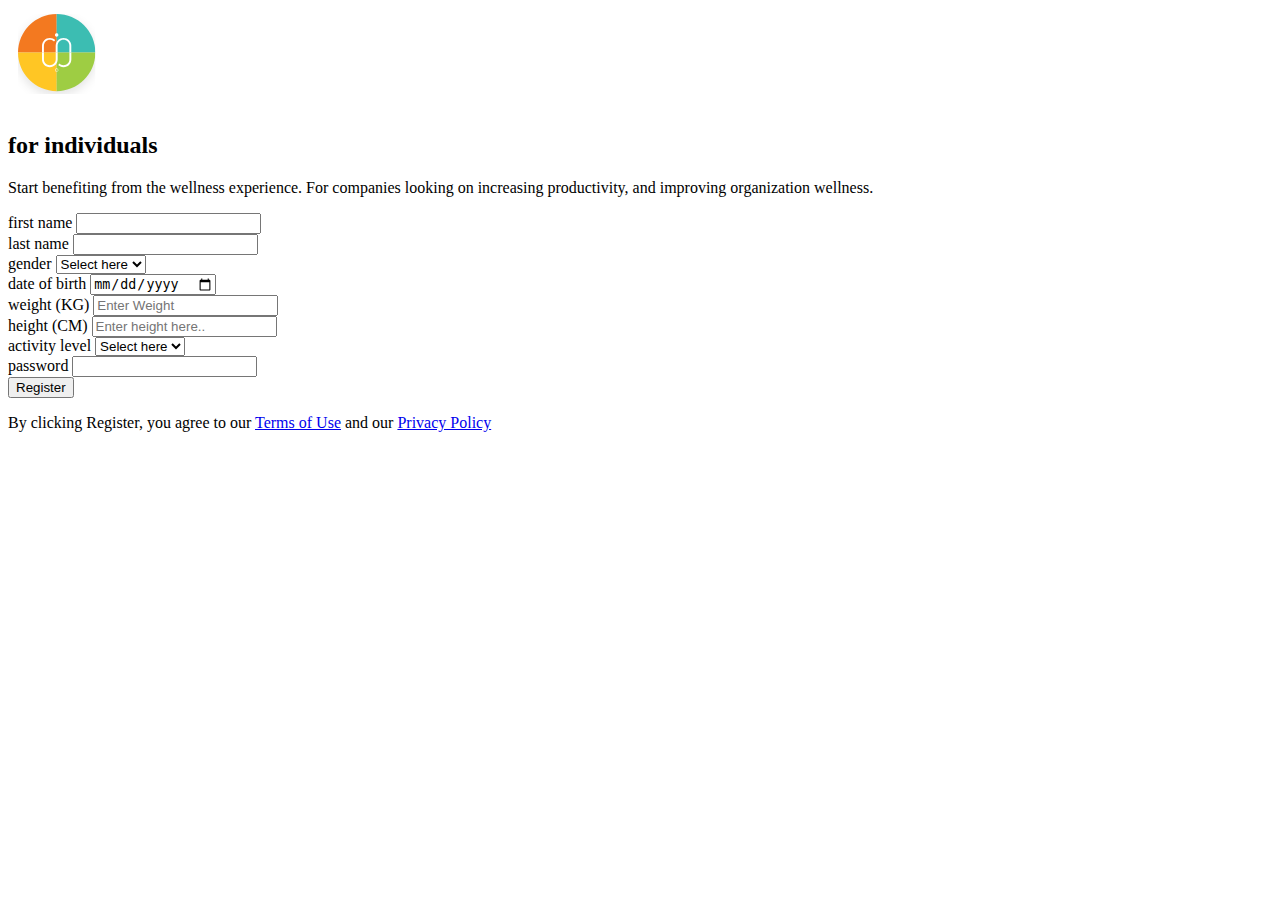
==== assignment-2/index.html @ 066ab435 "ft:completed html" ====
<!DOCTYPE html>
<html lang="en">
<head>
  <meta charset="UTF-8">
  <link rel="stylesheet" href="style.css">
  <meta name="viewport" content="width=device-width, initial-scale=1.0">
  <title>Assignment-1 : Web Development Training</title>
</head>
<body>
  <section class="container">
    <section class="information">
      <img src="./images/logo.svg" alt="logo">

      <div class="details">
        <h2>for individuals</h2>
        <p>
          Start benefiting from the wellness experience. For companies looking 
          on increasing productivity, and improving organization wellness.
        </p>
      </div>
    </section>
    <section class="form-container">
      <form action="#">
        <div class="input-container">
          <div>
            <label for="#">first name</label>
            <input type="text" >
          </div>

          <div>
            <label for="#">last name</label>
            <input type="text" >
          </div>
        </div>

        <div class="input-container">
          <div>
            <label for="#">gender</label>
            <select>
              <option>Select here</option>
              <option>Male</option>
              <option>Female</option>
            </select>
          </div>

          <div>
            <label for="#">date of birth</label>
            <input type="date" placeholder="Select here" >
          </div>
        </div>

        <div class="input-container">
          <div>
            <label for="#">weight (KG)</label>
            <input type="text" placeholder="Enter Weight">
          </div>

          <div>
            <label for="#">height (CM)</label>
            <input type="text" placeholder="Enter height here.."">
          </div>
        </div>

        <div class="input-container">
          <div>
            <label>activity level</label>
            <Select>
              <option>Select here</option>
            </Select>
          </div>
        </div>

        <div class="input-container">
          <div>
            <label>password</label>
            <input type="password" >
          </div>
        </div>

        <div class="input-container">
          <button>Register</button>
        </div>

        <p>
          By clicking Register, you agree to our <a href="#">Terms of Use</a> and our <a href="#">Privacy Policy</a>
        </p>
      </form>
    </section>
  </section>
</body>
</html>
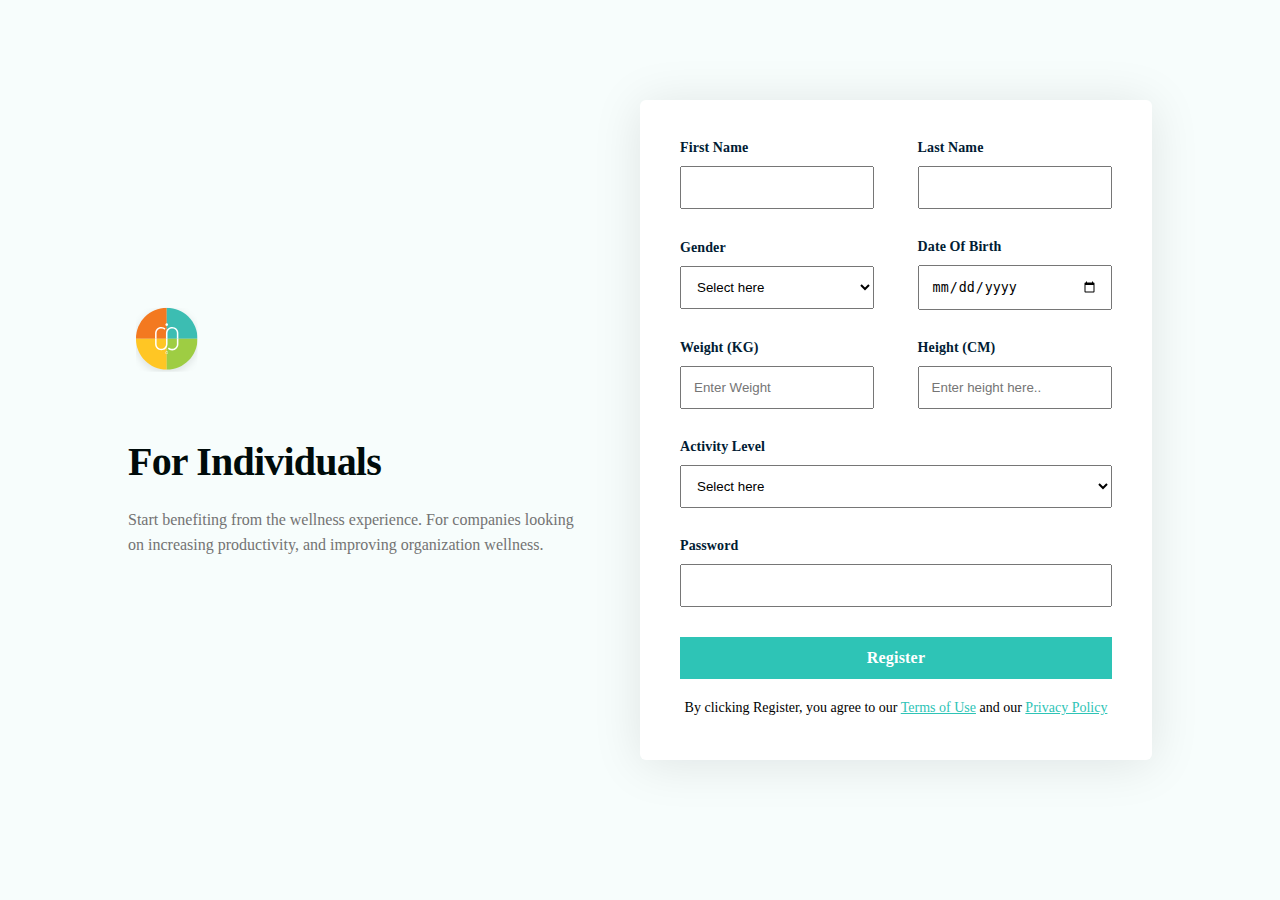
==== commit 28ae4c8a: "ch:added styles" ====
--- a/assignment-2/index.html
+++ b/assignment-2/index.html
@@ -55,14 +55,14 @@
             <input type="text" placeholder="Enter Weight">
           </div>
 
-          <div>
+          <div >
             <label for="#">height (CM)</label>
             <input type="text" placeholder="Enter height here.."">
           </div>
         </div>
 
         <div class="input-container">
-          <div>
+          <div class="full-width">
             <label>activity level</label>
             <Select>
               <option>Select here</option>
@@ -71,7 +71,7 @@
         </div>
 
         <div class="input-container">
-          <div>
+          <div class="full-width">
             <label>password</label>
             <input type="password" >
           </div>
--- a/assignment-2/style.css
+++ b/assignment-2/style.css
@@ -0,0 +1,130 @@
+* {
+  margin: 0;
+  padding: 0;
+  box-sizing: border-box;
+}
+
+body {
+  height: 100vh;
+  background-color: rgba(46, 196, 182, 0.04);
+  padding-block: 100px;
+}
+
+.container {
+  /* border: solid red; */
+  display: flex;
+  align-items: center;
+  justify-content: space-between;
+  width: 80%;
+  margin: 0 auto;
+
+  > .information {
+    width: 50%;
+
+    > img {
+      width: 78px;
+    }
+
+    h2 {
+      color: #000B0A;
+      font-family: Brown;
+      font-size: 40px;
+      font-style: normal;
+      font-weight: 700;
+      line-height: 50px; /* 125% */
+      letter-spacing: -0.8px;
+      text-transform: capitalize;
+      margin: 50px 0 20px;
+    }
+
+    p {
+      color: #737373;
+      font-family: Brown;
+      font-size: 16px;
+      font-style: normal;
+      font-weight: 400;
+      line-height: 25px; /* 156.25% */
+      width: 460px;
+    }
+  }
+
+  > .form-container {
+    width: 50%;
+    background-color: #ffffff;
+    border-radius: 6px; 
+    padding: 40px;
+    box-shadow: 0px 4px 50px 0px rgba(4, 8, 19, 0.10);
+
+    > form {
+
+      > .input-container {
+        display: flex;
+        align-items: center;
+        justify-content: space-between;
+
+        > div {
+          display: flex;
+          flex-direction: column;
+          width: 45%;
+          margin-block-end: 30px;
+
+          > label {
+            color: #011C34;
+            font-family: Sofia Pro;
+            font-size: 14px;
+            font-style: normal;
+            font-weight: 600;
+            line-height: normal;
+            letter-spacing: 0.1px;
+            text-transform: capitalize;
+            margin-block-end: 10px;
+          }
+
+          > input, select {
+            padding: 12px;
+
+            &:focus {
+              outline: none;
+              border-color: #2EC4B6;
+            }
+          }
+        }
+
+        > .full-width {
+          width: 100%;
+          margin-block-end: 30px;
+        }
+
+        > button {
+          padding: 12px;
+          background-color: #2EC4B6;
+          color: #ffffff;
+          border: none;
+          cursor: pointer;
+          font-family: Sofia Pro;
+          font-size: 16px;
+          font-style: normal;
+          font-weight: 600;
+          line-height: normal;
+          letter-spacing: 0.2px;
+          width: 100%;
+          margin-block-end: 16px;
+        }
+      }
+
+      > p {
+        text-align: center;
+        color: #000;
+        font-family: Sofia Pro;
+        font-size: 14px;
+        font-style: normal;
+        font-weight: 400;
+        line-height: 25px; /* 178.571% */
+
+        a {
+          color: #2EC4B6;
+        }
+      }
+    }
+  }
+}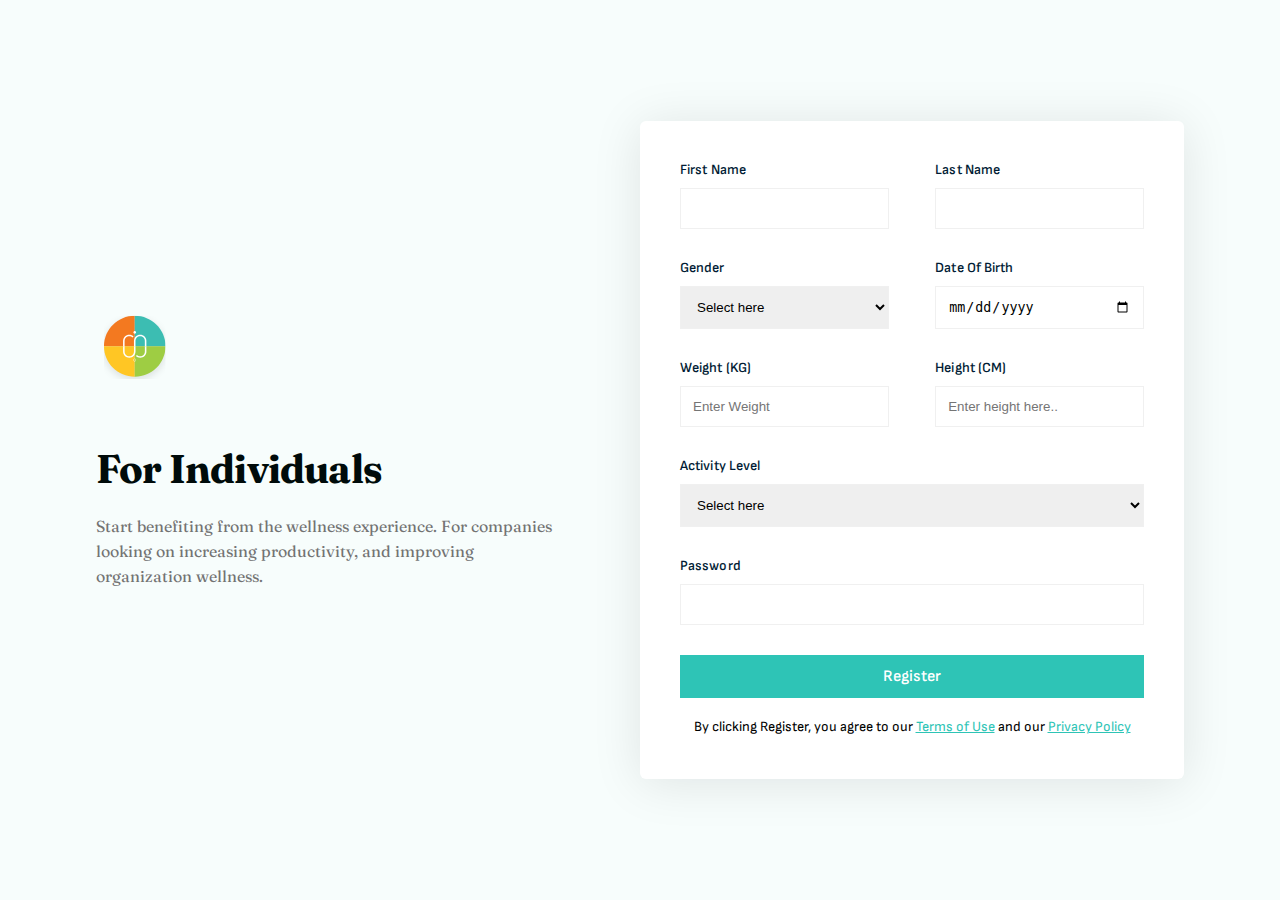
==== commit f9607f11: "ft:added media queries" ====
--- a/assignment-2/index.html
+++ b/assignment-2/index.html
@@ -3,6 +3,9 @@
 <head>
   <meta charset="UTF-8">
   <link rel="stylesheet" href="style.css">
+  <link rel="preconnect" href="https://fonts.googleapis.com">
+  <link rel="preconnect" href="https://fonts.gstatic.com" crossorigin>
+  <link href="https://fonts.googleapis.com/css2?family=Fraunces:opsz,wght@9..144,400;9..144,700&family=Sofia+Sans:wght@600&display=swap" rel="stylesheet">
   <meta name="viewport" content="width=device-width, initial-scale=1.0">
   <title>Assignment-1 : Web Development Training</title>
 </head>
@@ -66,6 +69,9 @@
             <label>activity level</label>
             <Select>
               <option>Select here</option>
+              <option>Beginner</option>
+              <option>Intermediate</option>
+              <option>Professional</option>
             </Select>
           </div>
         </div>
@@ -81,11 +87,14 @@
           <button>Register</button>
         </div>
 
-        <p>
+        <p class="form-p">
           By clicking Register, you agree to our <a href="#">Terms of Use</a> and our <a href="#">Privacy Policy</a>
         </p>
       </form>
     </section>
+    <p class="outside-p">
+      By clicking Register, you agree to our <a href="#">Terms of Use</a> and our <a href="#">Privacy Policy</a>
+    </p>
   </section>
 </body>
 </html>--- a/assignment-2/style.css
+++ b/assignment-2/style.css
@@ -7,15 +7,15 @@
 body {
   height: 100vh;
   background-color: rgba(46, 196, 182, 0.04);
-  padding-block: 100px;
+  display: flex;
+  justify-content: center;
 }
 
 .container {
-  /* border: solid red; */
   display: flex;
   align-items: center;
   justify-content: space-between;
-  width: 80%;
+  width: 85%;
   margin: 0 auto;
 
   > .information {
@@ -27,7 +27,7 @@
 
     h2 {
       color: #000B0A;
-      font-family: Brown;
+      font-family: 'Fraunces', sans-serif;
       font-size: 40px;
       font-style: normal;
       font-weight: 700;
@@ -39,7 +39,7 @@
 
     p {
       color: #737373;
-      font-family: Brown;
+      font-family: 'Fraunces', sans-serif;
       font-size: 16px;
       font-style: normal;
       font-weight: 400;
@@ -70,7 +70,7 @@
 
           > label {
             color: #011C34;
-            font-family: Sofia Pro;
+            font-family: 'Sofia Sans', sans-serif;
             font-size: 14px;
             font-style: normal;
             font-weight: 600;
@@ -82,6 +82,7 @@
 
           > input, select {
             padding: 12px;
+            border: 1.5px solid #F0F0F0;
 
             &:focus {
               outline: none;
@@ -101,7 +102,7 @@
           color: #ffffff;
           border: none;
           cursor: pointer;
-          font-family: Sofia Pro;
+          font-family: 'Sofia Sans', sans-serif;
           font-size: 16px;
           font-style: normal;
           font-weight: 600;
@@ -115,7 +116,7 @@
       > p {
         text-align: center;
         color: #000;
-        font-family: Sofia Pro;
+        font-family: 'Sofia Sans', sans-serif;
         font-size: 14px;
         font-style: normal;
         font-weight: 400;
@@ -127,4 +128,102 @@
       }
     }
   }
+
+  > .outside-p {
+    display: none;
+    text-align: center;
+    color: #000;
+    font-family: 'Sofia Sans', sans-serif;
+    font-size: 14px;
+    font-style: normal;
+    font-weight: 400;
+    line-height: 25px; /* 178.571% */
+
+    a {
+      color: #2EC4B6;
+    }
+  }
+}
+
+@media screen and (max-width: 1145px) {
+  .container {
+    width: 95%;
+
+    > .information {
+
+      p {
+        width: 75%;
+      }
+    }
+  }
+}
+
+@media screen and (max-width: 890px) {
+  body {
+    height: 100%;
+    padding-block-start: 70px;
+  }
+  .container {
+    flex-direction: column;
+    width: 90%;
+
+    > .information{
+      width: 100%;
+
+      > img {
+        width: 39px;
+      }
+
+      p {
+        width: 100%;
+      }
+
+      h2 {
+        margin: 40px 0 12px;
+        font-size: 30px;
+      }
+    }
+
+    > .form-container {
+      width: 100%;
+      margin-block-start: 40px;
+
+      > form {
+        > .input-container {
+          > button {
+            margin-block-end: 0;
+          }
+        }
+        > p {
+          display: none;
+        }
+      }
+    }
+
+    > .outside-p {
+      display: block;
+      margin: 24px 0 64px;
+    }
+  }
+}
+
+@media screen and (max-width: 550px) {
+  .container {
+    width: 95%;
+
+    > .form-container {
+      padding-inline: 16px;
+  
+      > form {
+  
+        > .input-container {
+          flex-direction: column;
+
+          > div {
+            width: 100%;
+          }
+        }
+      }
+    }
+  }
 }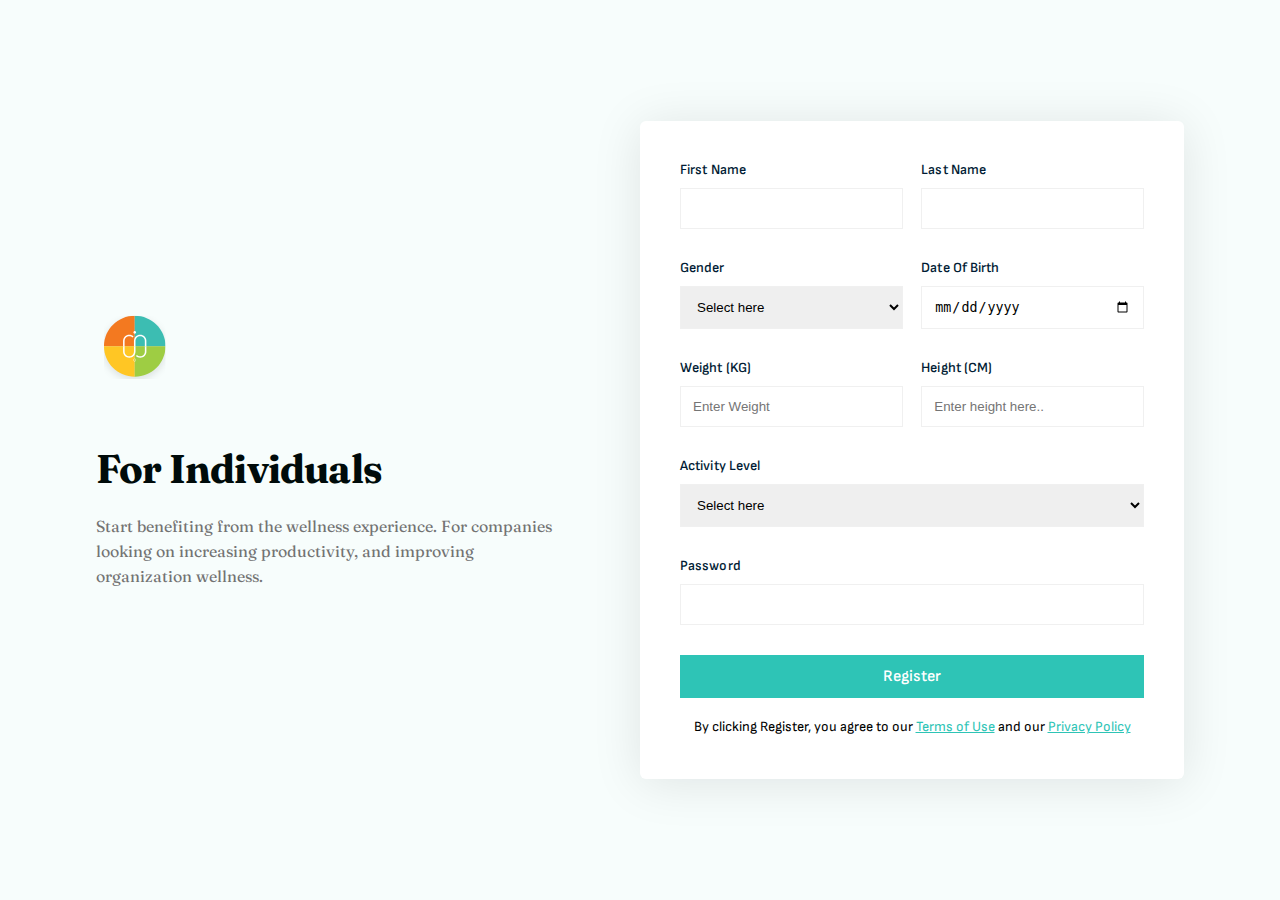
==== commit e9e5e1b3: "bug:modified assignment-2" ====
--- a/assignment-2/index.html
+++ b/assignment-2/index.html
@@ -16,9 +16,12 @@
 
       <div class="details">
         <h2>for individuals</h2>
-        <p>
+        <p class="desktop-p">
           Start benefiting from the wellness experience. For companies looking 
           on increasing productivity, and improving organization wellness.
+        </p>
+        <p class="mobile-p">
+          Inspiring wholesome harmony for the mind, body and spirit, for everyone, everywhere.
         </p>
       </div>
     </section>
--- a/assignment-2/style.css
+++ b/assignment-2/style.css
@@ -31,7 +31,7 @@
       font-size: 40px;
       font-style: normal;
       font-weight: 700;
-      line-height: 50px; /* 125% */
+      line-height: 50px;
       letter-spacing: -0.8px;
       text-transform: capitalize;
       margin: 50px 0 20px;
@@ -43,8 +43,14 @@
       font-size: 16px;
       font-style: normal;
       font-weight: 400;
-      line-height: 25px; /* 156.25% */
+      line-height: 25px;
       width: 460px;
+    }
+
+    > .details {
+      > .mobile-p {
+        display: none;
+      }
     }
   }
 
@@ -65,7 +71,7 @@
         > div {
           display: flex;
           flex-direction: column;
-          width: 45%;
+          width: 48%;
           margin-block-end: 30px;
 
           > label {
@@ -120,7 +126,7 @@
         font-size: 14px;
         font-style: normal;
         font-weight: 400;
-        line-height: 25px; /* 178.571% */
+        line-height: 25px;
 
         a {
           color: #2EC4B6;
@@ -137,7 +143,7 @@
     font-size: 14px;
     font-style: normal;
     font-weight: 400;
-    line-height: 25px; /* 178.571% */
+    line-height: 25px;
 
     a {
       color: #2EC4B6;
@@ -145,20 +151,33 @@
   }
 }
 
-@media screen and (max-width: 1145px) {
+@media screen and (max-width: 1160px) {
   .container {
     width: 95%;
 
+    /* > .information {
+
+      p {
+        width: 85%;
+      }
+    } */
+  }
+}
+
+@media screen and (max-width: 999px) {
+  .container {
+    width: 95%;
+
     > .information {
 
       p {
-        width: 75%;
-      }
-    }
-  }
-}
-
-@media screen and (max-width: 890px) {
+        width: 85%;
+      }
+    }
+  }
+}
+
+@media screen and (max-width: 789px) {
   body {
     height: 100%;
     padding-block-start: 70px;
@@ -181,6 +200,16 @@
       h2 {
         margin: 40px 0 12px;
         font-size: 30px;
+      }
+
+      > .details {
+        > .desktop-p {
+          display: none;
+        }
+
+        > .mobile-p {
+          display: block;
+        }
       }
     }
 
@@ -207,7 +236,7 @@
   }
 }
 
-@media screen and (max-width: 550px) {
+@media screen and (max-width: 480px) {
   .container {
     width: 95%;
 
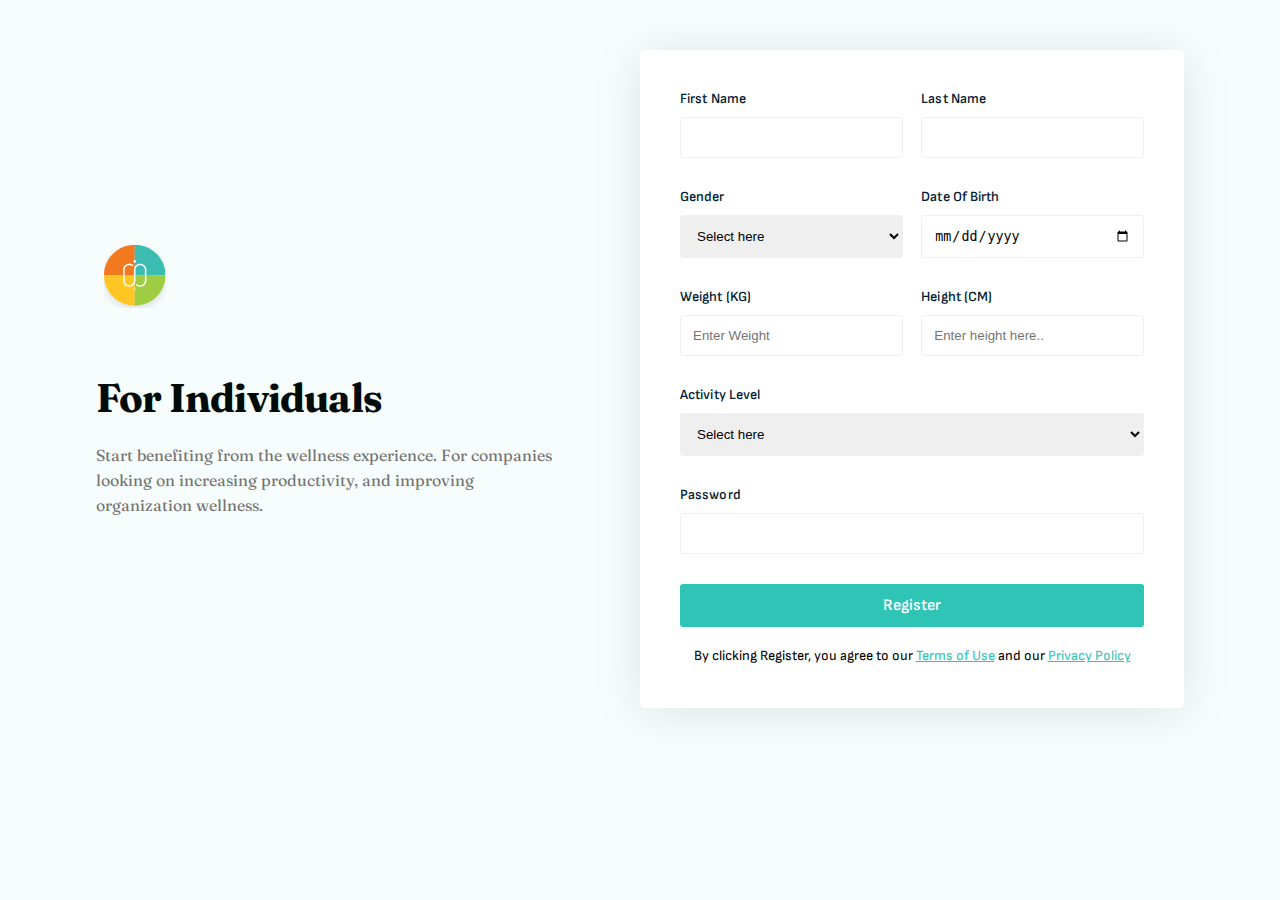
==== commit 3dc0dbcb: "bug:refactored code" ====
--- a/assignment-2/index.html
+++ b/assignment-2/index.html
@@ -7,7 +7,7 @@
   <link rel="preconnect" href="https://fonts.gstatic.com" crossorigin>
   <link href="https://fonts.googleapis.com/css2?family=Fraunces:opsz,wght@9..144,400;9..144,700&family=Sofia+Sans:wght@600&display=swap" rel="stylesheet">
   <meta name="viewport" content="width=device-width, initial-scale=1.0">
-  <title>Assignment-1 : Web Development Training</title>
+  <title>Assignment-2 : Web Development Training</title>
 </head>
 <body>
   <section class="container">
--- a/assignment-2/style.css
+++ b/assignment-2/style.css
@@ -2,13 +2,13 @@
   margin: 0;
   padding: 0;
   box-sizing: border-box;
+  transition: all .3s ease-in-out;
 }
 
 body {
-  height: 100vh;
+  height: 100%;
   background-color: rgba(46, 196, 182, 0.04);
   display: flex;
-  justify-content: center;
 }
 
 .container {
@@ -16,7 +16,7 @@
   align-items: center;
   justify-content: space-between;
   width: 85%;
-  margin: 0 auto;
+  margin: 50px auto;
 
   > .information {
     width: 50%;
@@ -89,6 +89,7 @@
           > input, select {
             padding: 12px;
             border: 1.5px solid #F0F0F0;
+            border-radius: 3px;
 
             &:focus {
               outline: none;
@@ -116,6 +117,11 @@
           letter-spacing: 0.2px;
           width: 100%;
           margin-block-end: 16px;
+          border-radius: 3px;
+
+          &:hover {
+            background-color: #0db0a0;
+          }
         }
       }
 
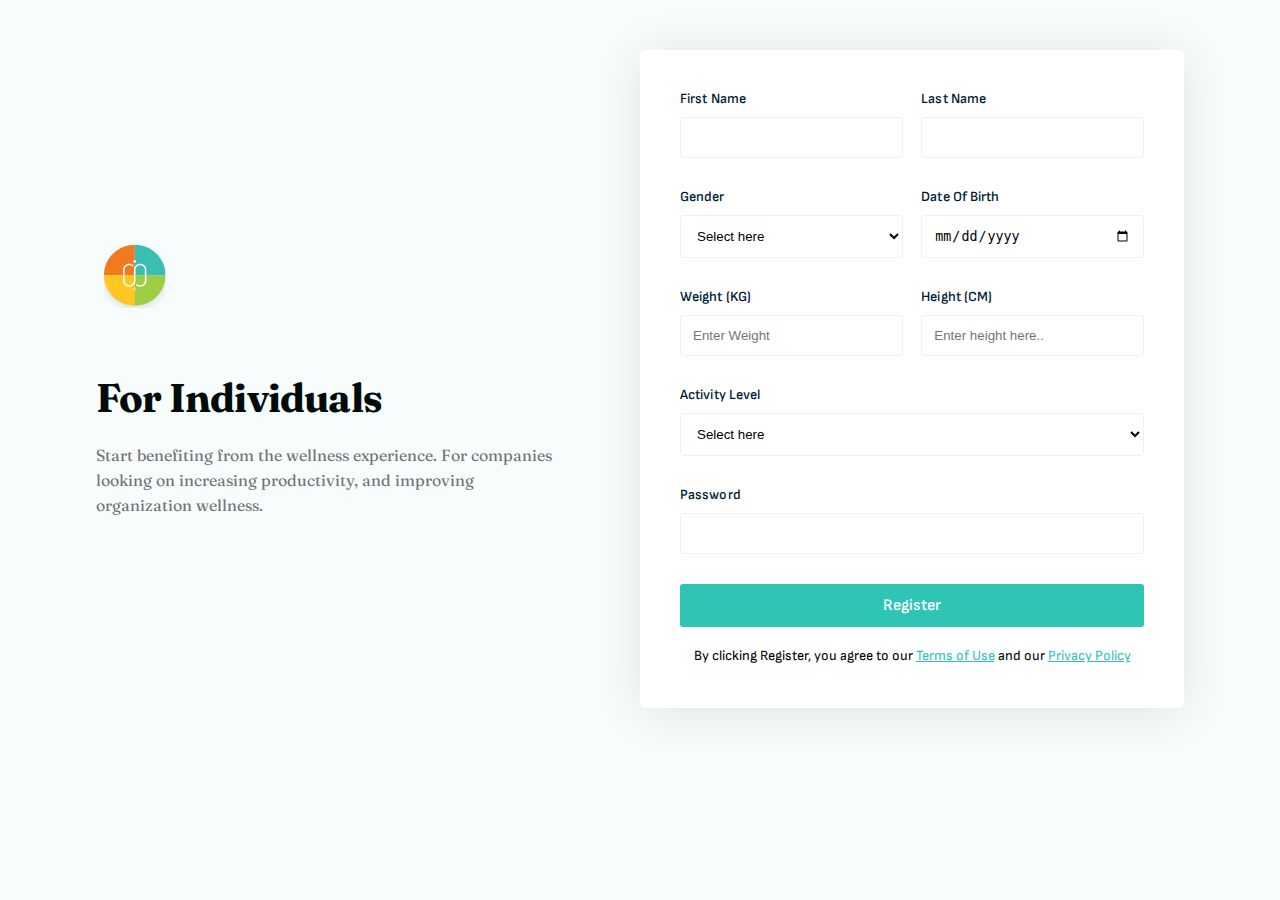
==== commit 1b01a948: "bug:added width to input" ====
--- a/assignment-2/index.html
+++ b/assignment-2/index.html
@@ -51,7 +51,7 @@
 
           <div>
             <label for="#">date of birth</label>
-            <input type="date" placeholder="Select here" >
+            <input type="date" placeholder="Select here">
           </div>
         </div>
 
--- a/assignment-2/style.css
+++ b/assignment-2/style.css
@@ -25,29 +25,29 @@
       width: 78px;
     }
 
-    h2 {
-      color: #000B0A;
-      font-family: 'Fraunces', sans-serif;
-      font-size: 40px;
-      font-style: normal;
-      font-weight: 700;
-      line-height: 50px;
-      letter-spacing: -0.8px;
-      text-transform: capitalize;
-      margin: 50px 0 20px;
-    }
-
-    p {
-      color: #737373;
-      font-family: 'Fraunces', sans-serif;
-      font-size: 16px;
-      font-style: normal;
-      font-weight: 400;
-      line-height: 25px;
-      width: 460px;
-    }
-
     > .details {
+      > h2 {
+        color: #000B0A;
+        font-family: 'Fraunces', sans-serif;
+        font-size: 40px;
+        font-style: normal;
+        font-weight: 700;
+        line-height: 50px;
+        letter-spacing: -0.8px;
+        text-transform: capitalize;
+        margin: 50px 0 20px;
+      }
+  
+      > p {
+        color: #737373;
+        font-family: 'Fraunces', sans-serif;
+        font-size: 16px;
+        font-style: normal;
+        font-weight: 400;
+        line-height: 25px;
+        width: 460px;
+      }
+
       > .mobile-p {
         display: none;
       }
@@ -86,10 +86,15 @@
             margin-block-end: 10px;
           }
 
+          > select {
+            background: transparent;
+          }
+
           > input, select {
             padding: 12px;
             border: 1.5px solid #F0F0F0;
             border-radius: 3px;
+            width: 100%;
 
             &:focus {
               outline: none;
@@ -196,19 +201,19 @@
       width: 100%;
 
       > img {
-        width: 39px;
-      }
-
-      p {
-        width: 100%;
-      }
-
-      h2 {
-        margin: 40px 0 12px;
-        font-size: 30px;
+        width: 40px;
       }
 
       > .details {
+        > p {
+          width: 100%;
+        }
+  
+        > h2 {
+          margin: 40px 0 12px;
+          font-size: 30px;
+        }
+
         > .desktop-p {
           display: none;
         }
